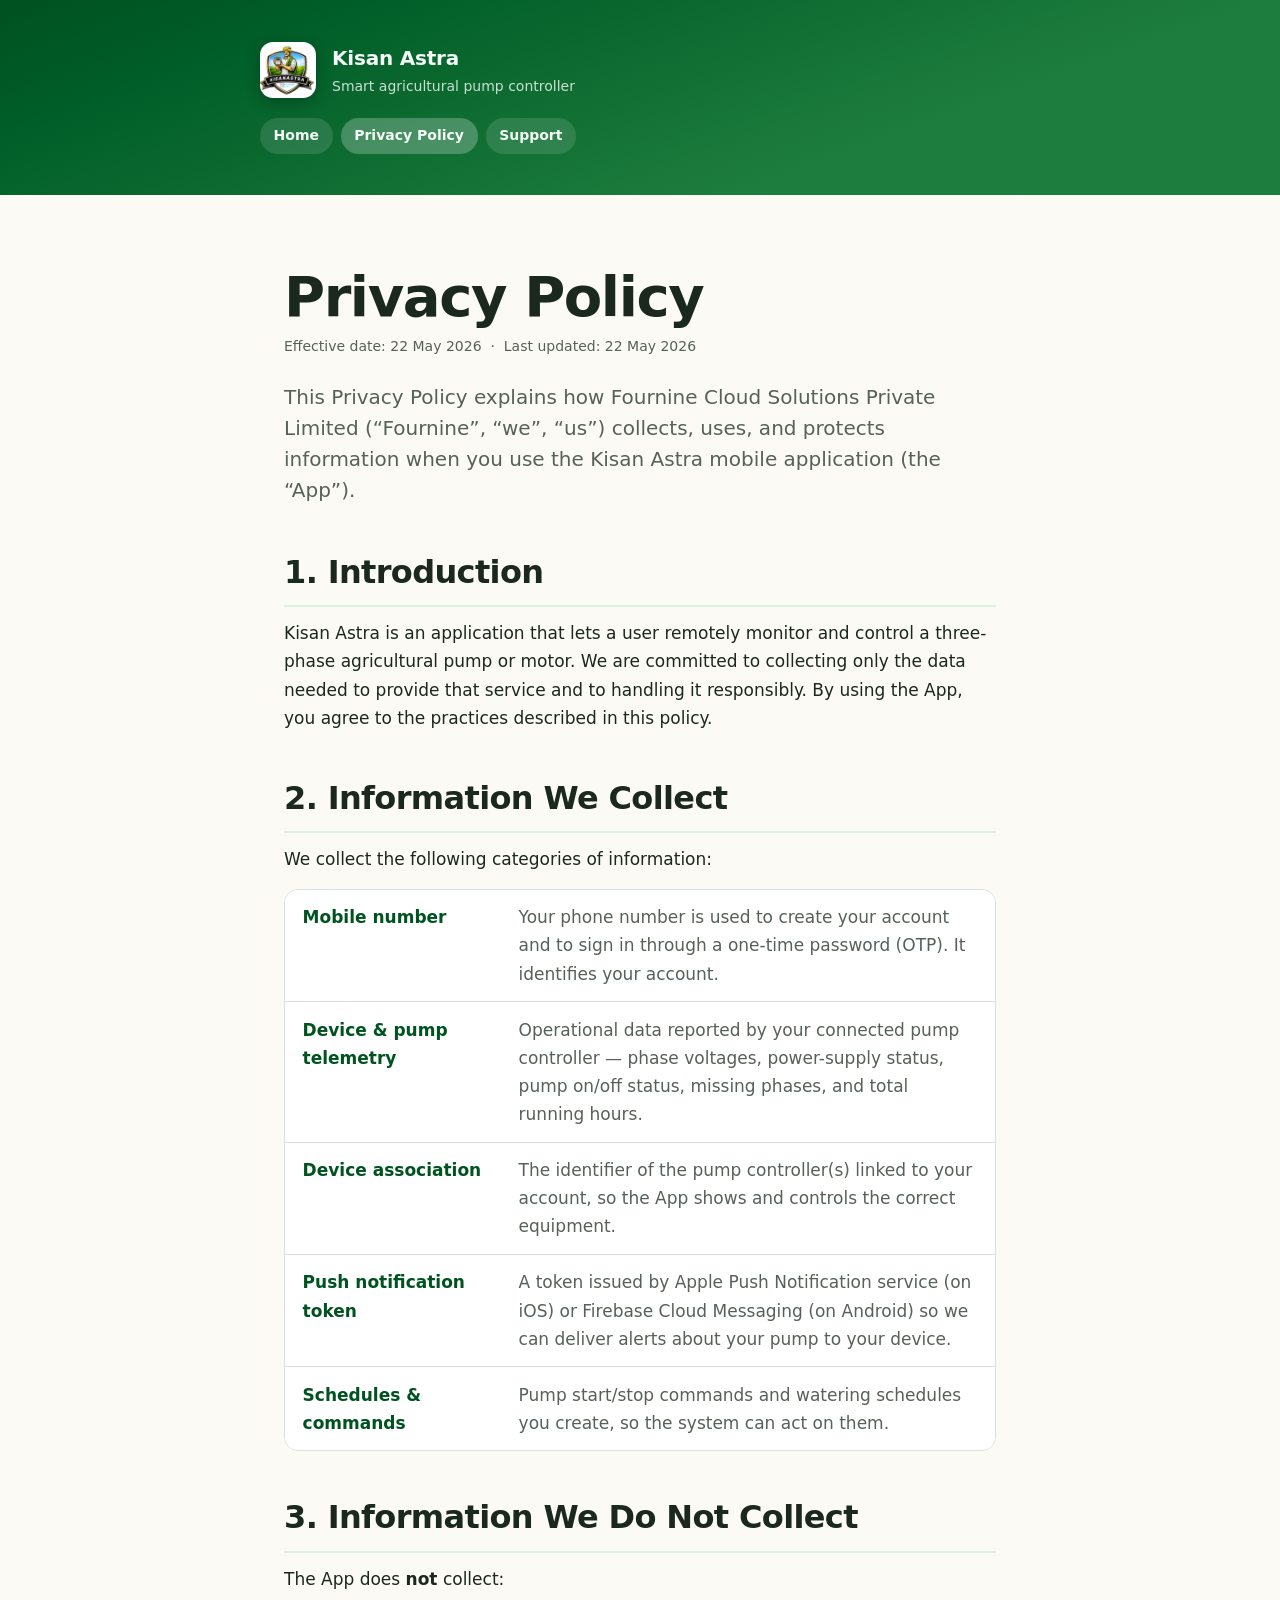
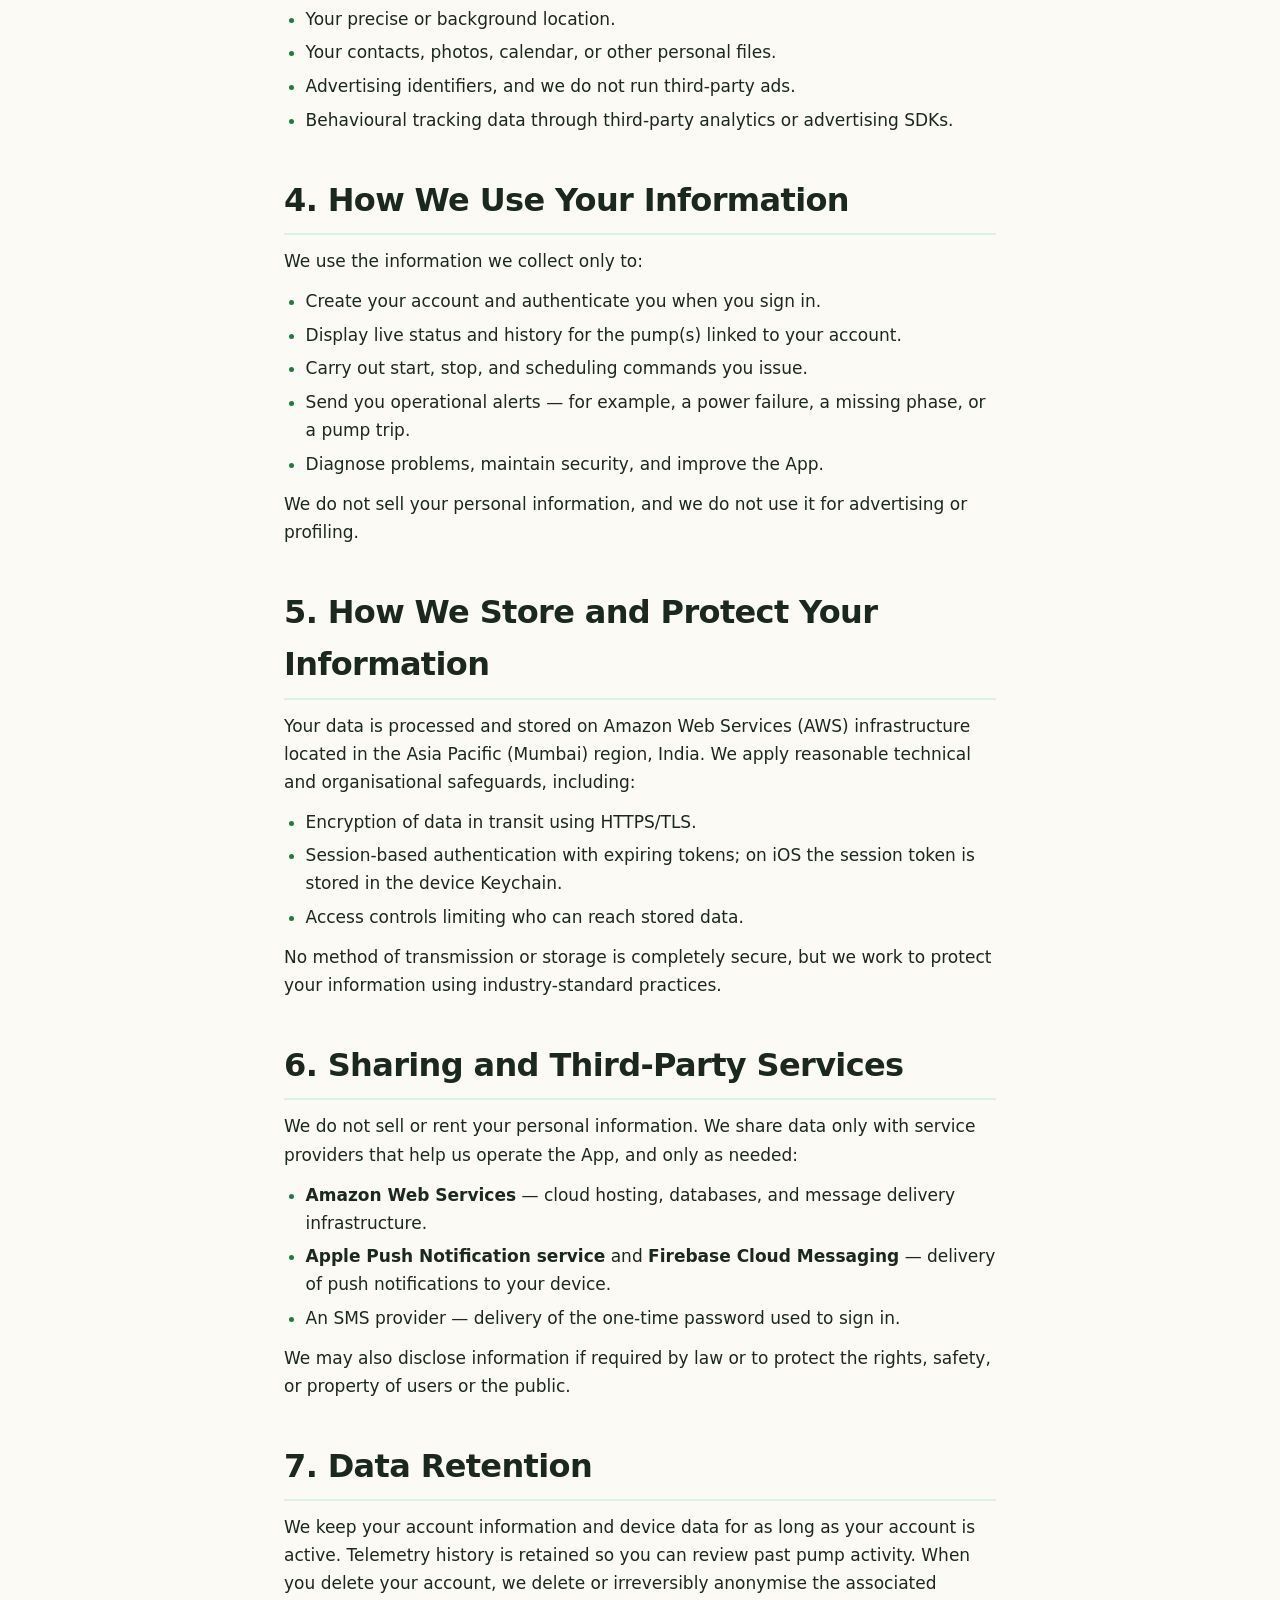
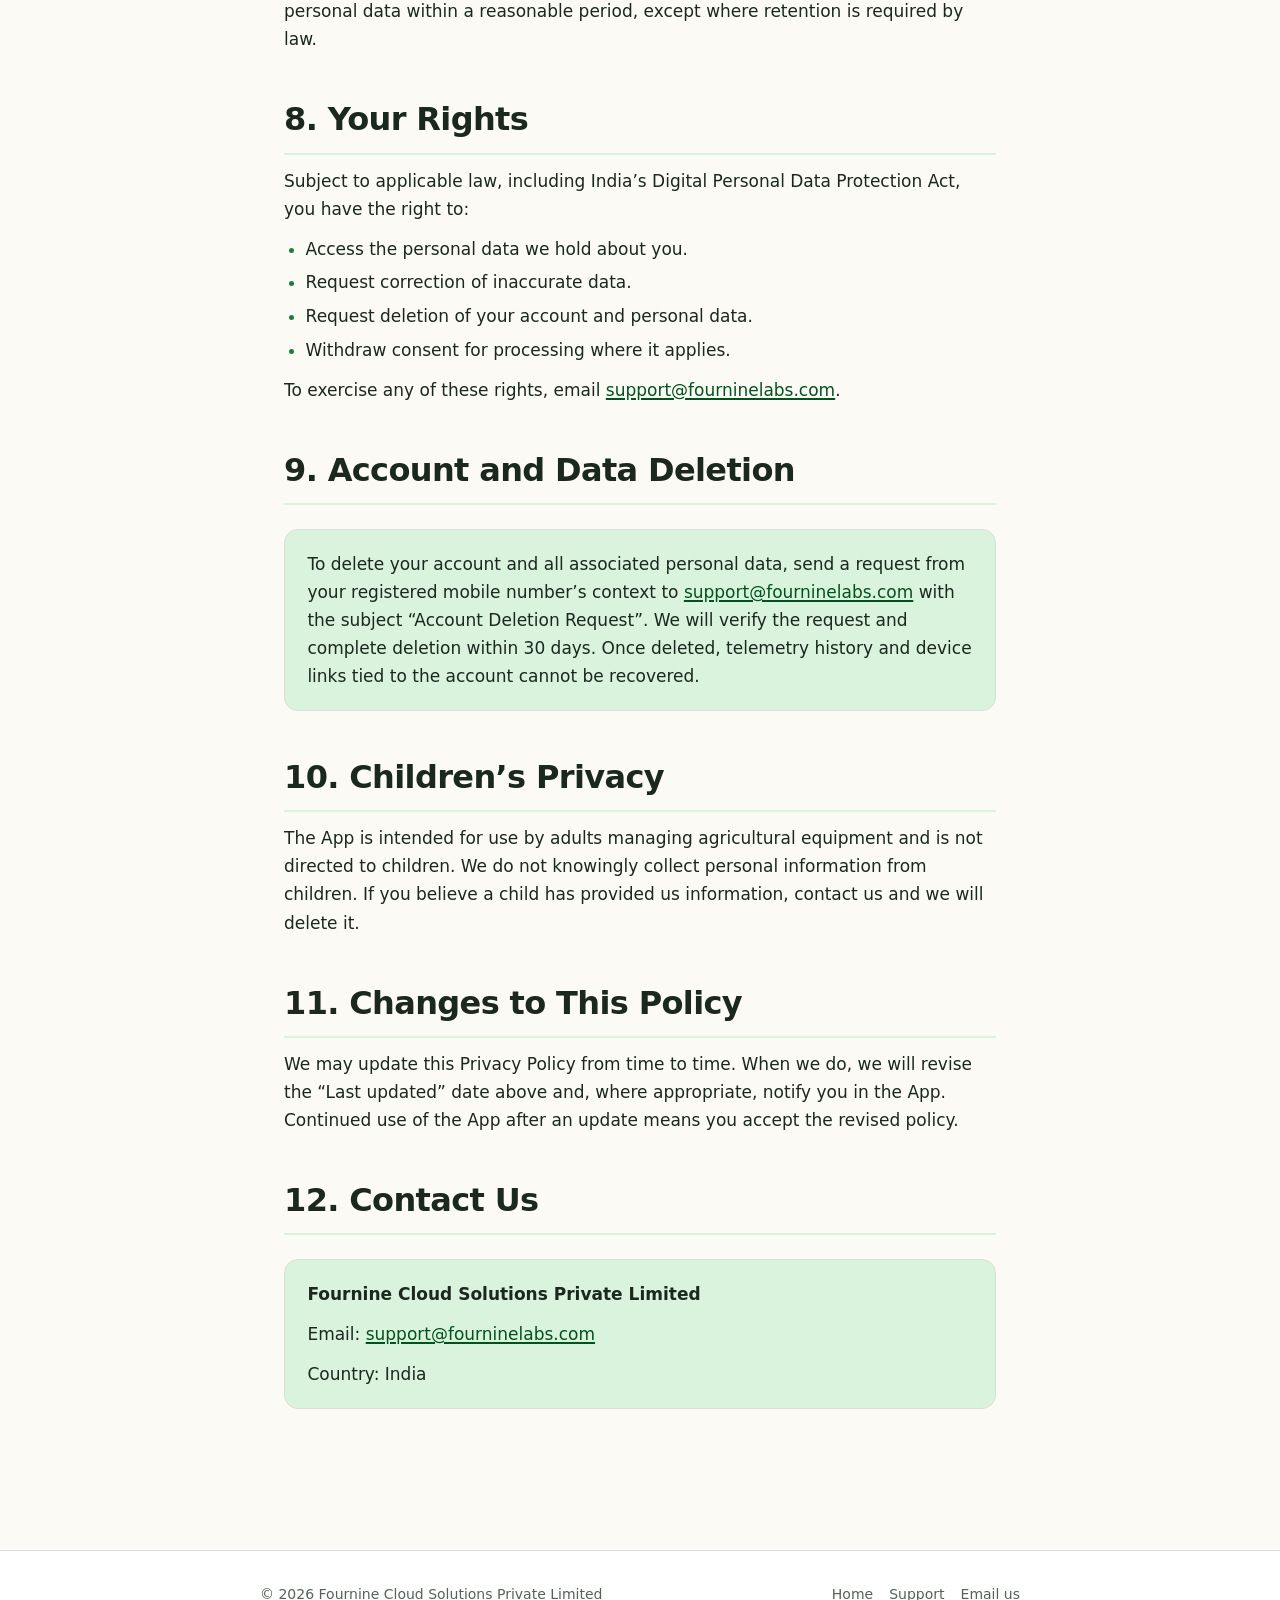
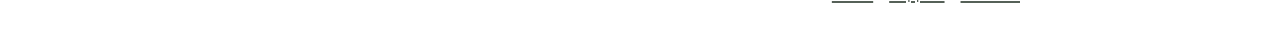
==== privacy.html @ 8db3b14c "Add Kisan Astra privacy policy and support pages" ====
<!DOCTYPE html>
<html lang="en">
  <head>
    <meta charset="UTF-8" />
    <meta name="viewport" content="width=device-width, initial-scale=1" />
    <title>Privacy Policy — Kisan Astra</title>
    <meta
      name="description"
      content="Privacy Policy for the Kisan Astra smart agricultural pump controller app by Fournine Cloud Solutions Private Limited."
    />
    <link rel="icon" href="icon.png" />
    <link rel="stylesheet" href="style.css" />
  </head>
  <body>
    <header class="site-header">
      <div class="site-header__inner">
        <img
          class="site-header__logo"
          src="icon.png"
          alt="Kisan Astra app icon"
        />
        <div>
          <div class="site-header__title">Kisan Astra</div>
          <div class="site-header__sub">Smart agricultural pump controller</div>
        </div>
      </div>
      <nav class="site-nav" aria-label="Main navigation">
        <a href="index.html">Home</a>
        <a href="privacy.html" aria-current="page">Privacy Policy</a>
        <a href="support.html">Support</a>
      </nav>
    </header>

    <main>
      <h1 class="page-title">Privacy Policy</h1>
      <p class="page-meta">
        Effective date: 22 May 2026 &nbsp;·&nbsp; Last updated: 22 May 2026
      </p>

      <p class="lead">
        This Privacy Policy explains how Fournine Cloud Solutions Private
        Limited (&ldquo;Fournine&rdquo;, &ldquo;we&rdquo;, &ldquo;us&rdquo;)
        collects, uses, and protects information when you use the Kisan Astra
        mobile application (the &ldquo;App&rdquo;).
      </p>

      <section>
        <h2>1. Introduction</h2>
        <p>
          Kisan Astra is an application that lets a user remotely monitor and
          control a three-phase agricultural pump or motor. We are committed to
          collecting only the data needed to provide that service and to
          handling it responsibly. By using the App, you agree to the practices
          described in this policy.
        </p>
      </section>

      <section>
        <h2>2. Information We Collect</h2>
        <p>We collect the following categories of information:</p>
        <dl class="data-list">
          <div class="data-list__row">
            <dt>Mobile number</dt>
            <dd>
              Your phone number is used to create your account and to sign in
              through a one-time password (OTP). It identifies your account.
            </dd>
          </div>
          <div class="data-list__row">
            <dt>Device &amp; pump telemetry</dt>
            <dd>
              Operational data reported by your connected pump controller —
              phase voltages, power-supply status, pump on/off status, missing
              phases, and total running hours.
            </dd>
          </div>
          <div class="data-list__row">
            <dt>Device association</dt>
            <dd>
              The identifier of the pump controller(s) linked to your account,
              so the App shows and controls the correct equipment.
            </dd>
          </div>
          <div class="data-list__row">
            <dt>Push notification token</dt>
            <dd>
              A token issued by Apple Push Notification service (on iOS) or
              Firebase Cloud Messaging (on Android) so we can deliver alerts
              about your pump to your device.
            </dd>
          </div>
          <div class="data-list__row">
            <dt>Schedules &amp; commands</dt>
            <dd>
              Pump start/stop commands and watering schedules you create, so
              the system can act on them.
            </dd>
          </div>
        </dl>
      </section>

      <section>
        <h2>3. Information We Do Not Collect</h2>
        <p>The App does <strong>not</strong> collect:</p>
        <ul>
          <li>Your precise or background location.</li>
          <li>Your contacts, photos, calendar, or other personal files.</li>
          <li>Advertising identifiers, and we do not run third-party ads.</li>
          <li>
            Behavioural tracking data through third-party analytics or
            advertising SDKs.
          </li>
        </ul>
      </section>

      <section>
        <h2>4. How We Use Your Information</h2>
        <p>We use the information we collect only to:</p>
        <ul>
          <li>Create your account and authenticate you when you sign in.</li>
          <li>
            Display live status and history for the pump(s) linked to your
            account.
          </li>
          <li>Carry out start, stop, and scheduling commands you issue.</li>
          <li>
            Send you operational alerts — for example, a power failure, a
            missing phase, or a pump trip.
          </li>
          <li>Diagnose problems, maintain security, and improve the App.</li>
        </ul>
        <p>
          We do not sell your personal information, and we do not use it for
          advertising or profiling.
        </p>
      </section>

      <section>
        <h2>5. How We Store and Protect Your Information</h2>
        <p>
          Your data is processed and stored on Amazon Web Services (AWS)
          infrastructure located in the Asia Pacific (Mumbai) region, India. We
          apply reasonable technical and organisational safeguards, including:
        </p>
        <ul>
          <li>Encryption of data in transit using HTTPS/TLS.</li>
          <li>
            Session-based authentication with expiring tokens; on iOS the
            session token is stored in the device Keychain.
          </li>
          <li>Access controls limiting who can reach stored data.</li>
        </ul>
        <p>
          No method of transmission or storage is completely secure, but we
          work to protect your information using industry-standard practices.
        </p>
      </section>

      <section>
        <h2>6. Sharing and Third-Party Services</h2>
        <p>
          We do not sell or rent your personal information. We share data only
          with service providers that help us operate the App, and only as
          needed:
        </p>
        <ul>
          <li>
            <strong>Amazon Web Services</strong> — cloud hosting, databases,
            and message delivery infrastructure.
          </li>
          <li>
            <strong>Apple Push Notification service</strong> and
            <strong>Firebase Cloud Messaging</strong> — delivery of push
            notifications to your device.
          </li>
          <li>
            An SMS provider — delivery of the one-time password used to sign
            in.
          </li>
        </ul>
        <p>
          We may also disclose information if required by law or to protect the
          rights, safety, or property of users or the public.
        </p>
      </section>

      <section>
        <h2>7. Data Retention</h2>
        <p>
          We keep your account information and device data for as long as your
          account is active. Telemetry history is retained so you can review
          past pump activity. When you delete your account, we delete or
          irreversibly anonymise the associated personal data within a
          reasonable period, except where retention is required by law.
        </p>
      </section>

      <section>
        <h2>8. Your Rights</h2>
        <p>
          Subject to applicable law, including India&rsquo;s Digital Personal
          Data Protection Act, you have the right to:
        </p>
        <ul>
          <li>Access the personal data we hold about you.</li>
          <li>Request correction of inaccurate data.</li>
          <li>Request deletion of your account and personal data.</li>
          <li>Withdraw consent for processing where it applies.</li>
        </ul>
        <p>
          To exercise any of these rights, email
          <a href="mailto:support@fourninelabs.com"
            >support@fourninelabs.com</a
          >.
        </p>
      </section>

      <section>
        <h2>9. Account and Data Deletion</h2>
        <div class="callout">
          <p>
            To delete your account and all associated personal data, send a
            request from your registered mobile number&rsquo;s context to
            <a href="mailto:support@fourninelabs.com?subject=Account%20Deletion%20Request"
              >support@fourninelabs.com</a
            >
            with the subject &ldquo;Account Deletion Request&rdquo;. We will
            verify the request and complete deletion within 30 days. Once
            deleted, telemetry history and device links tied to the account
            cannot be recovered.
          </p>
        </div>
      </section>

      <section>
        <h2>10. Children&rsquo;s Privacy</h2>
        <p>
          The App is intended for use by adults managing agricultural equipment
          and is not directed to children. We do not knowingly collect personal
          information from children. If you believe a child has provided us
          information, contact us and we will delete it.
        </p>
      </section>

      <section>
        <h2>11. Changes to This Policy</h2>
        <p>
          We may update this Privacy Policy from time to time. When we do, we
          will revise the &ldquo;Last updated&rdquo; date above and, where
          appropriate, notify you in the App. Continued use of the App after an
          update means you accept the revised policy.
        </p>
      </section>

      <section>
        <h2>12. Contact Us</h2>
        <div class="callout">
          <p><strong>Fournine Cloud Solutions Private Limited</strong></p>
          <p>
            Email:
            <a href="mailto:support@fourninelabs.com"
              >support@fourninelabs.com</a
            >
          </p>
          <p>Country: India</p>
        </div>
      </section>
    </main>

    <footer class="site-footer">
      <div class="site-footer__inner">
        <span>© 2026 Fournine Cloud Solutions Private Limited</span>
        <span class="site-footer__links">
          <a href="index.html">Home</a>
          <a href="support.html">Support</a>
          <a href="mailto:support@fourninelabs.com">Email us</a>
        </span>
      </div>
    </footer>
  </body>
</html>
---- style.css ----
/* Kisan Astra — legal & support microsite */

:root {
  --color-surface: oklch(98.5% 0.008 95);
  --color-surface-raised: oklch(100% 0 0);
  --color-text: oklch(26% 0.025 150);
  --color-text-muted: oklch(48% 0.02 150);
  --color-accent: oklch(52% 0.13 150);
  --color-accent-deep: oklch(38% 0.11 150);
  --color-accent-soft: oklch(94% 0.04 150);
  --color-border: oklch(90% 0.015 150);
  --color-earth: oklch(58% 0.08 75);

  --text-sm: 0.875rem;
  --text-base: clamp(1rem, 0.95rem + 0.25vw, 1.0625rem);
  --text-lg: 1.25rem;
  --text-xl: clamp(1.5rem, 1.2rem + 1.2vw, 2rem);
  --text-hero: clamp(2.25rem, 1.6rem + 2.8vw, 3.5rem);

  --space-section: clamp(2.5rem, 2rem + 3vw, 5rem);
  --radius: 14px;
  --radius-lg: 22px;
  --shadow-card: 0 1px 2px oklch(26% 0.025 150 / 0.04),
    0 8px 24px oklch(26% 0.025 150 / 0.06);
  --ease-out-expo: cubic-bezier(0.16, 1, 0.3, 1);
  --content-width: 760px;
}

*,
*::before,
*::after {
  box-sizing: border-box;
  margin: 0;
}

html {
  -webkit-text-size-adjust: 100%;
  scroll-behavior: smooth;
}

body {
  font-family: ui-sans-serif, system-ui, -apple-system, "Segoe UI", Roboto,
    "Helvetica Neue", Arial, sans-serif;
  font-size: var(--text-base);
  line-height: 1.65;
  color: var(--color-text);
  background: var(--color-surface);
  -webkit-font-smoothing: antialiased;
}

a {
  color: var(--color-accent-deep);
  text-decoration-thickness: 1.5px;
  text-underline-offset: 2px;
}

a:hover {
  color: var(--color-accent);
}

/* ---- Site header ---- */

.site-header {
  background: linear-gradient(
    160deg,
    var(--color-accent-deep),
    var(--color-accent) 70%
  );
  color: oklch(98% 0.01 150);
  padding: clamp(1.75rem, 1rem + 2vw, 3rem) 1.5rem;
}

.site-header__inner {
  max-width: var(--content-width);
  margin-inline: auto;
  display: flex;
  align-items: center;
  gap: 1rem;
}

.site-header__logo {
  width: 56px;
  height: 56px;
  border-radius: 13px;
  box-shadow: 0 4px 14px oklch(20% 0.05 150 / 0.35);
  flex-shrink: 0;
}

.site-header__title {
  font-size: var(--text-lg);
  font-weight: 650;
  letter-spacing: -0.01em;
}

.site-header__sub {
  font-size: var(--text-sm);
  opacity: 0.82;
}

.site-nav {
  margin-top: 1.25rem;
  max-width: var(--content-width);
  margin-inline: auto;
  display: flex;
  gap: 0.5rem;
  flex-wrap: wrap;
}

.site-nav a {
  color: oklch(98% 0.01 150);
  font-size: var(--text-sm);
  font-weight: 550;
  text-decoration: none;
  padding: 0.4rem 0.85rem;
  border-radius: 999px;
  background: oklch(100% 0 0 / 0.12);
  transition: background var(--ease-out-expo) 200ms;
}

.site-nav a:hover,
.site-nav a[aria-current="page"] {
  background: oklch(100% 0 0 / 0.24);
}

/* ---- Main content ---- */

main {
  max-width: var(--content-width);
  margin-inline: auto;
  padding: var(--space-section) 1.5rem;
}

.page-title {
  font-size: var(--text-hero);
  line-height: 1.1;
  letter-spacing: -0.025em;
  font-weight: 700;
}

.page-meta {
  margin-top: 0.5rem;
  color: var(--color-text-muted);
  font-size: var(--text-sm);
}

.lead {
  margin-top: 1.5rem;
  font-size: var(--text-lg);
  line-height: 1.55;
  color: var(--color-text-muted);
}

section + section {
  margin-top: 2.5rem;
}

h2 {
  font-size: var(--text-xl);
  letter-spacing: -0.02em;
  font-weight: 650;
  margin-top: 2.5rem;
  margin-bottom: 0.75rem;
  padding-bottom: 0.4rem;
  border-bottom: 2px solid var(--color-accent-soft);
}

h3 {
  font-size: 1.0625rem;
  font-weight: 650;
  margin-top: 1.5rem;
  margin-bottom: 0.35rem;
}

p {
  margin-top: 0.75rem;
}

ul,
ol {
  margin-top: 0.75rem;
  padding-left: 1.35rem;
}

li {
  margin-top: 0.35rem;
}

li::marker {
  color: var(--color-accent);
}

strong {
  font-weight: 650;
}

/* ---- Cards (index hub) ---- */

.card-grid {
  margin-top: 2.5rem;
  display: grid;
  gap: 1.25rem;
  grid-template-columns: repeat(auto-fit, minmax(240px, 1fr));
}

.card {
  display: block;
  background: var(--color-surface-raised);
  border: 1px solid var(--color-border);
  border-radius: var(--radius-lg);
  padding: 1.5rem;
  text-decoration: none;
  color: inherit;
  box-shadow: var(--shadow-card);
  transition: transform var(--ease-out-expo) 220ms,
    box-shadow var(--ease-out-expo) 220ms;
}

.card:hover {
  transform: translateY(-3px);
  box-shadow: 0 2px 4px oklch(26% 0.025 150 / 0.05),
    0 16px 36px oklch(26% 0.025 150 / 0.1);
}

.card__icon {
  font-size: 1.6rem;
  display: block;
}

.card__title {
  margin-top: 0.75rem;
  font-size: var(--text-lg);
  font-weight: 650;
  color: var(--color-accent-deep);
}

.card__desc {
  margin-top: 0.35rem;
  font-size: var(--text-sm);
  color: var(--color-text-muted);
}

/* ---- Callout / contact box ---- */

.callout {
  margin-top: 1.5rem;
  background: var(--color-accent-soft);
  border: 1px solid var(--color-border);
  border-radius: var(--radius);
  padding: 1.25rem 1.4rem;
}

.callout p:first-child {
  margin-top: 0;
}

/* ---- FAQ (native disclosure) ---- */

.faq {
  margin-top: 1.25rem;
  display: flex;
  flex-direction: column;
  gap: 0.6rem;
}

details {
  background: var(--color-surface-raised);
  border: 1px solid var(--color-border);
  border-radius: var(--radius);
  overflow: hidden;
}

summary {
  cursor: pointer;
  padding: 0.95rem 1.15rem;
  font-weight: 600;
  list-style: none;
  display: flex;
  justify-content: space-between;
  align-items: center;
  gap: 1rem;
}

summary::-webkit-details-marker {
  display: none;
}

summary::after {
  content: "+";
  font-size: 1.3rem;
  color: var(--color-accent);
  transition: transform var(--ease-out-expo) 200ms;
}

details[open] summary::after {
  transform: rotate(45deg);
}

details > *:not(summary) {
  padding-inline: 1.15rem;
}

details > *:last-child {
  padding-bottom: 1.1rem;
}

/* ---- Definition-style data table ---- */

.data-list {
  margin-top: 1rem;
  border: 1px solid var(--color-border);
  border-radius: var(--radius);
  overflow: hidden;
}

.data-list__row {
  display: grid;
  grid-template-columns: 200px 1fr;
  gap: 1rem;
  padding: 0.85rem 1.1rem;
  background: var(--color-surface-raised);
}

.data-list__row + .data-list__row {
  border-top: 1px solid var(--color-border);
}

.data-list__row dt {
  font-weight: 650;
  color: var(--color-accent-deep);
}

.data-list__row dd {
  margin: 0;
  color: var(--color-text-muted);
}

@media (max-width: 540px) {
  .data-list__row {
    grid-template-columns: 1fr;
    gap: 0.2rem;
  }
}

/* ---- Footer ---- */

.site-footer {
  border-top: 1px solid var(--color-border);
  background: var(--color-surface-raised);
  padding: 2rem 1.5rem;
  margin-top: var(--space-section);
}

.site-footer__inner {
  max-width: var(--content-width);
  margin-inline: auto;
  display: flex;
  justify-content: space-between;
  flex-wrap: wrap;
  gap: 1rem;
  font-size: var(--text-sm);
  color: var(--color-text-muted);
}

.site-footer a {
  color: var(--color-text-muted);
}

.site-footer__links {
  display: flex;
  gap: 1rem;
  flex-wrap: wrap;
}

@media (prefers-reduced-motion: reduce) {
  * {
    transition-duration: 0.01ms !important;
    scroll-behavior: auto;
  }
}
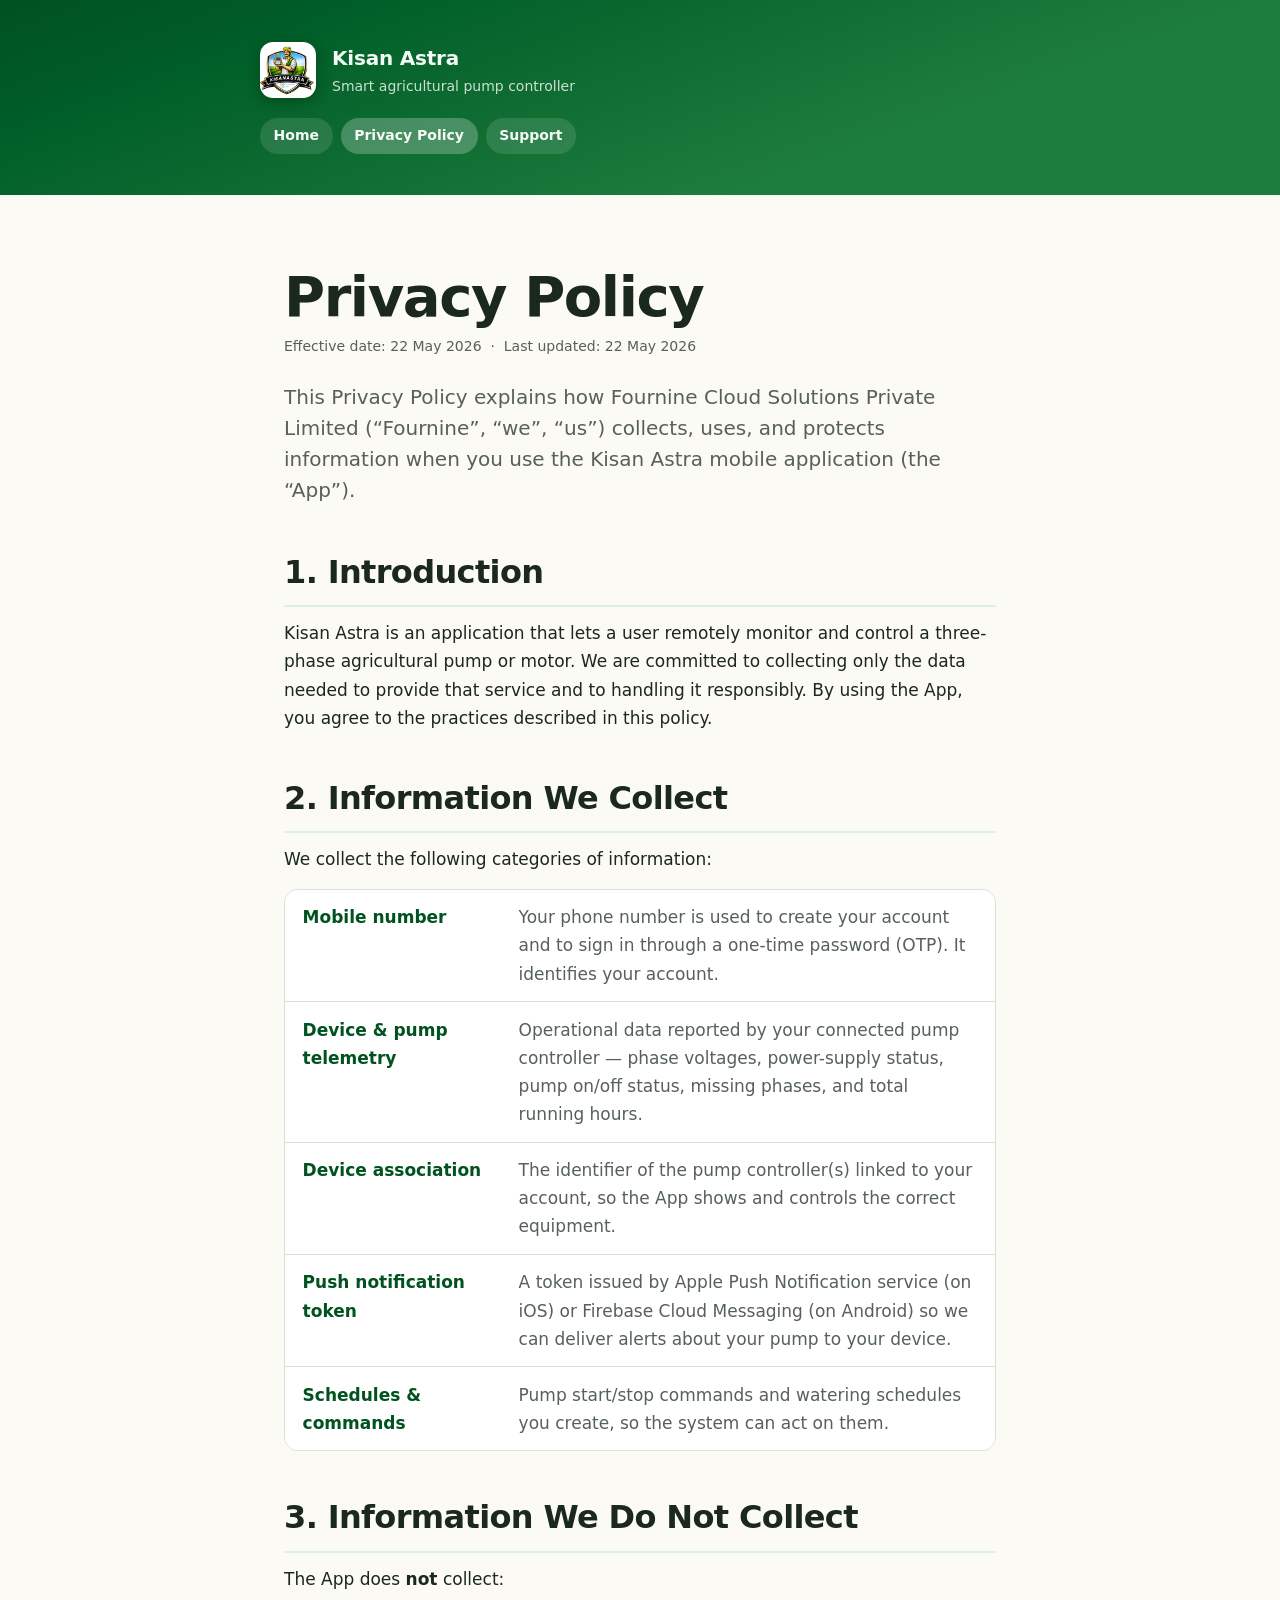
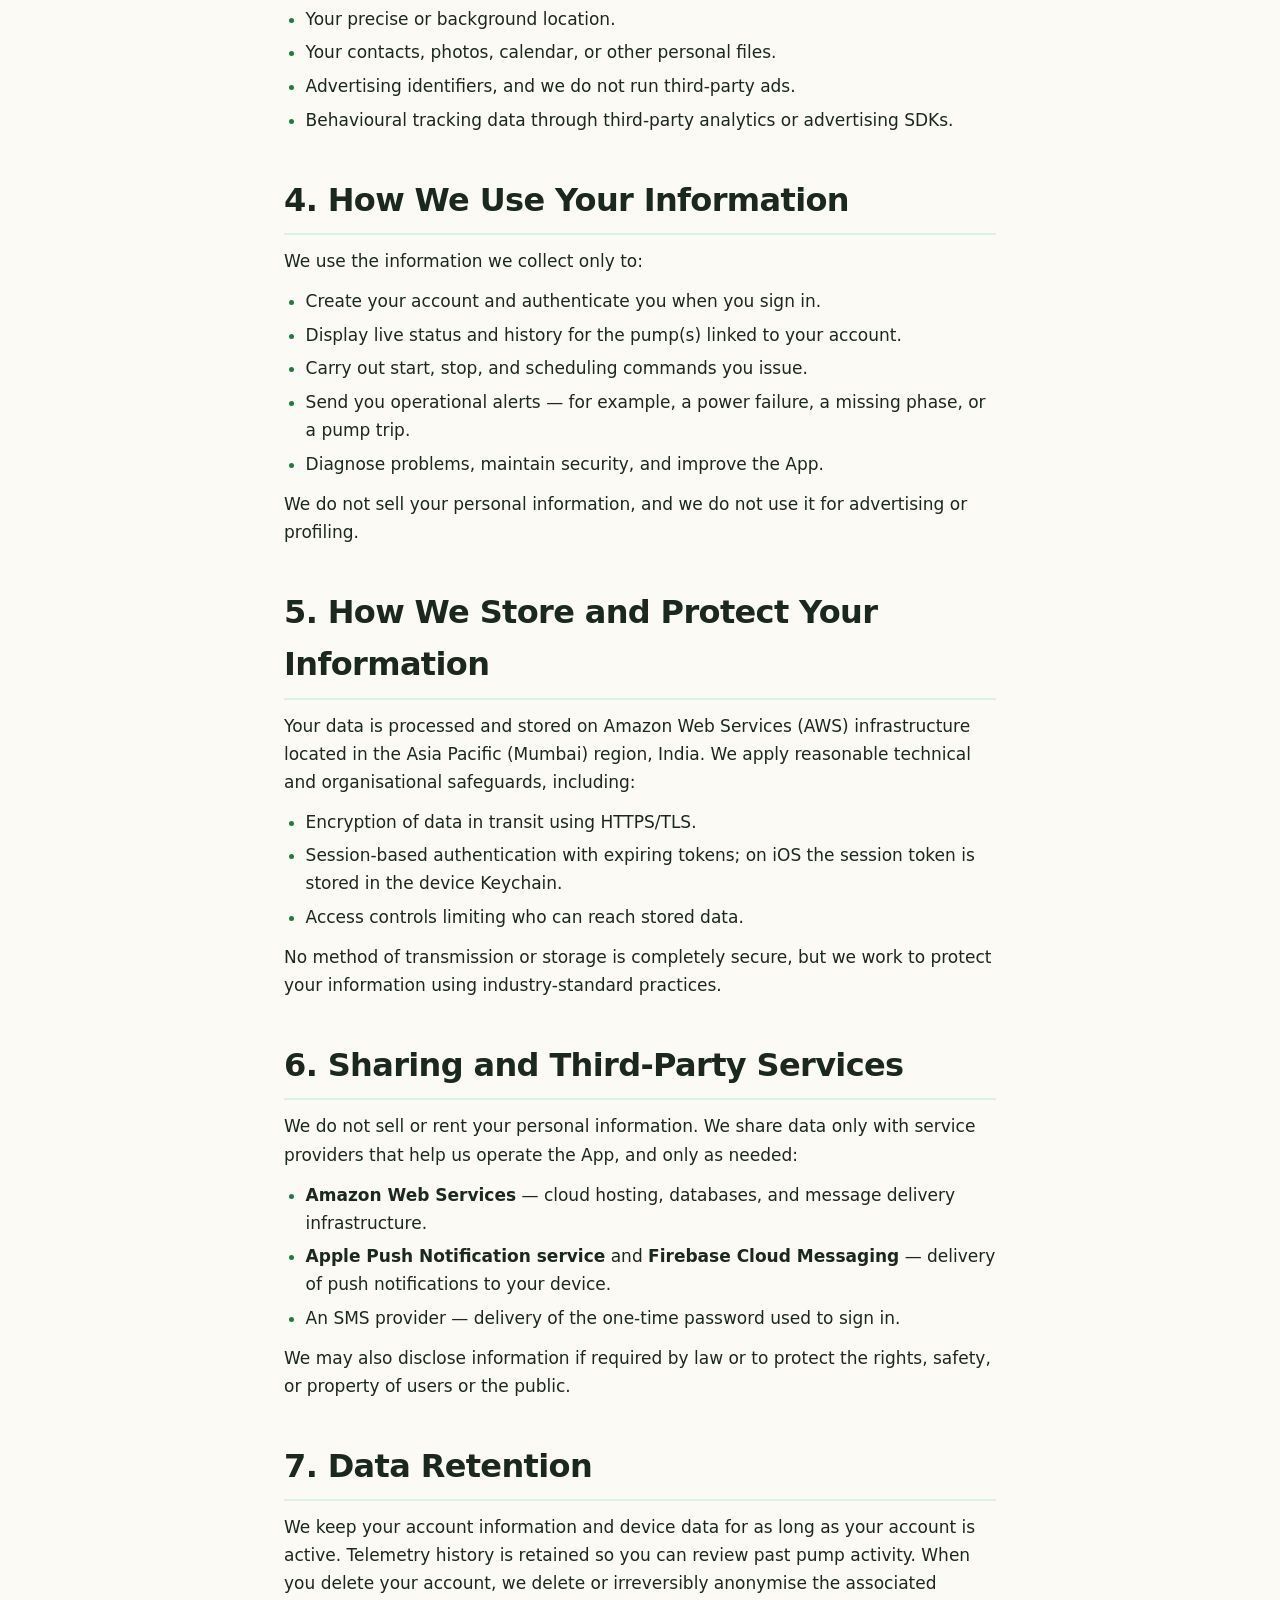
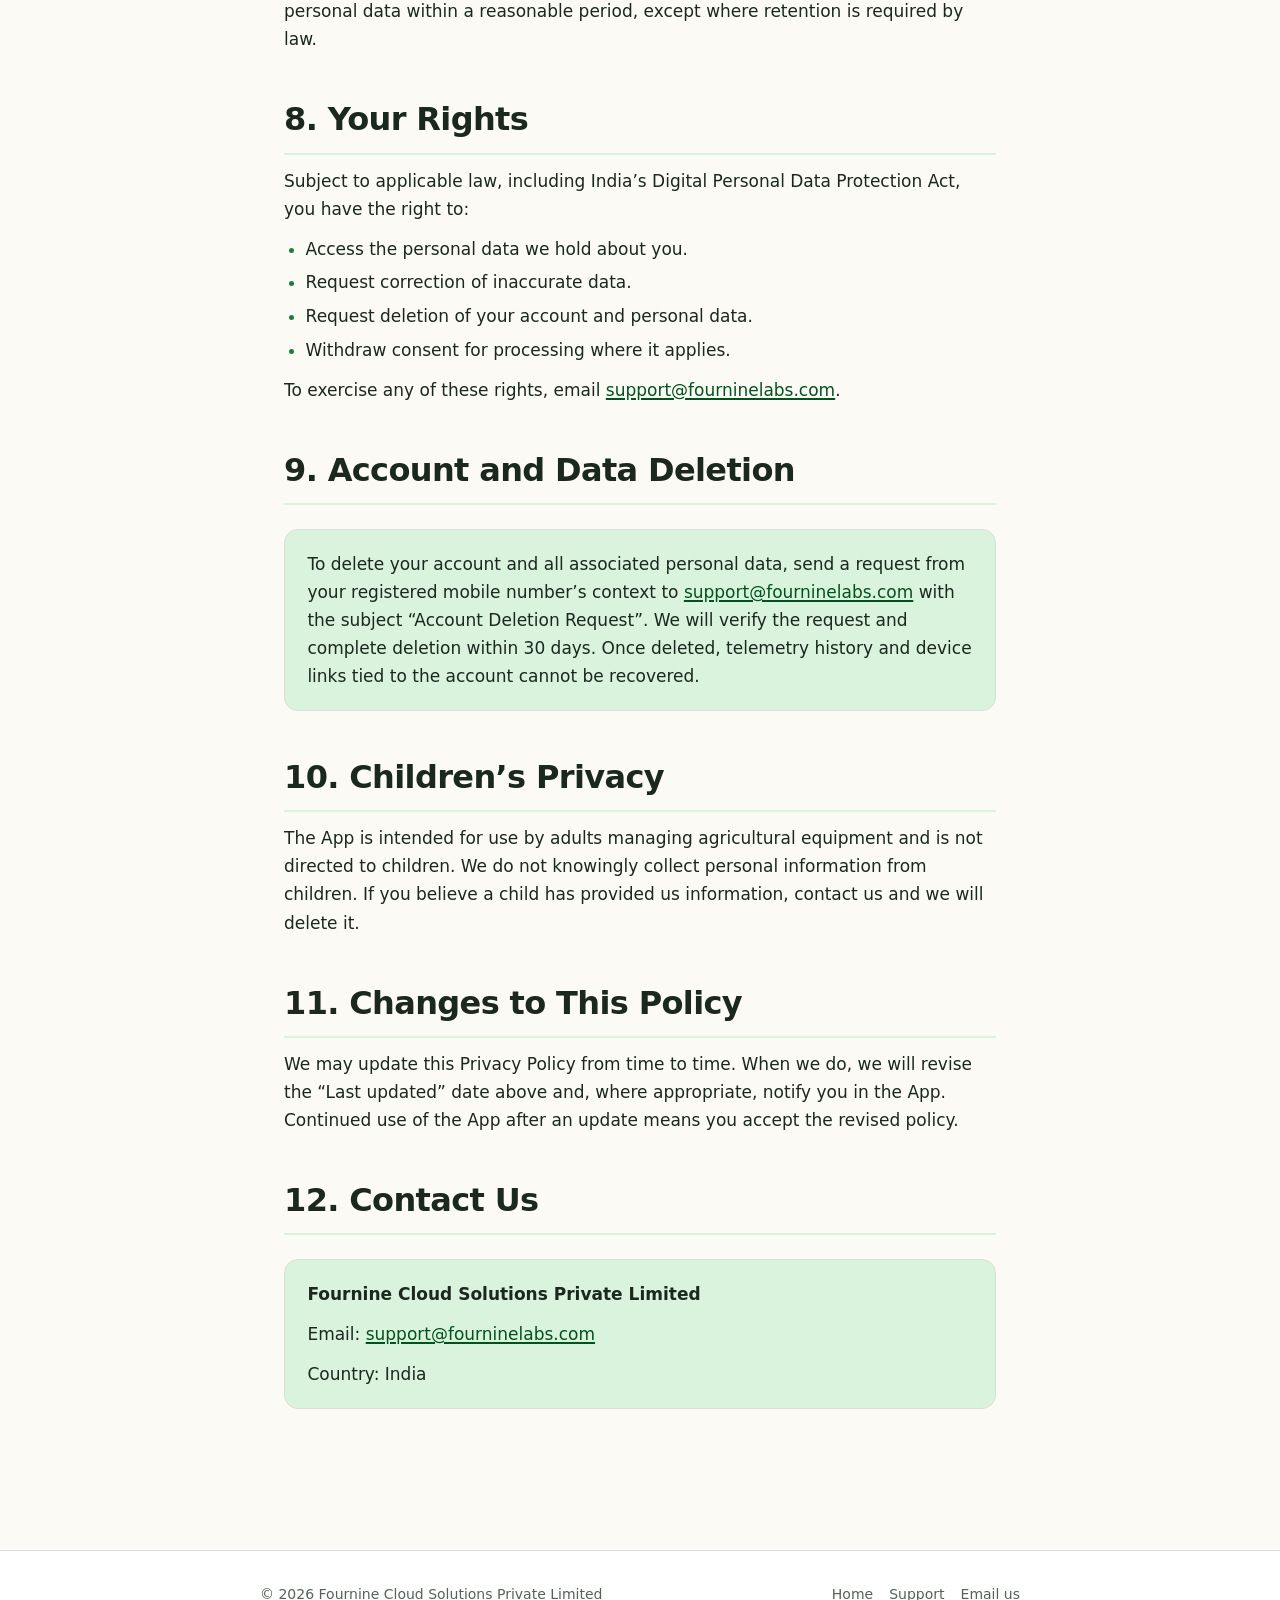
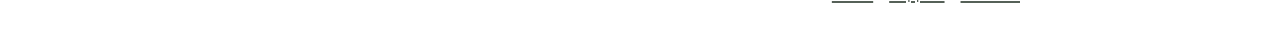
==== commit 044387ab: "feat: farmer-facing landing page with English/Telugu/Hindi i18n - Full marketing landing: hero with " ====
--- a/privacy.html
+++ b/privacy.html
@@ -8,7 +8,7 @@
       name="description"
       content="Privacy Policy for the Kisan Astra smart agricultural pump controller app by Fournine Cloud Solutions Private Limited."
     />
-    <link rel="icon" href="icon.png" />
+    <link rel="icon" href="icon-192.png" />
     <link rel="stylesheet" href="style.css" />
   </head>
   <body>
@@ -16,7 +16,7 @@
       <div class="site-header__inner">
         <img
           class="site-header__logo"
-          src="icon.png"
+          src="icon-192.png"
           alt="Kisan Astra app icon"
         />
         <div>
